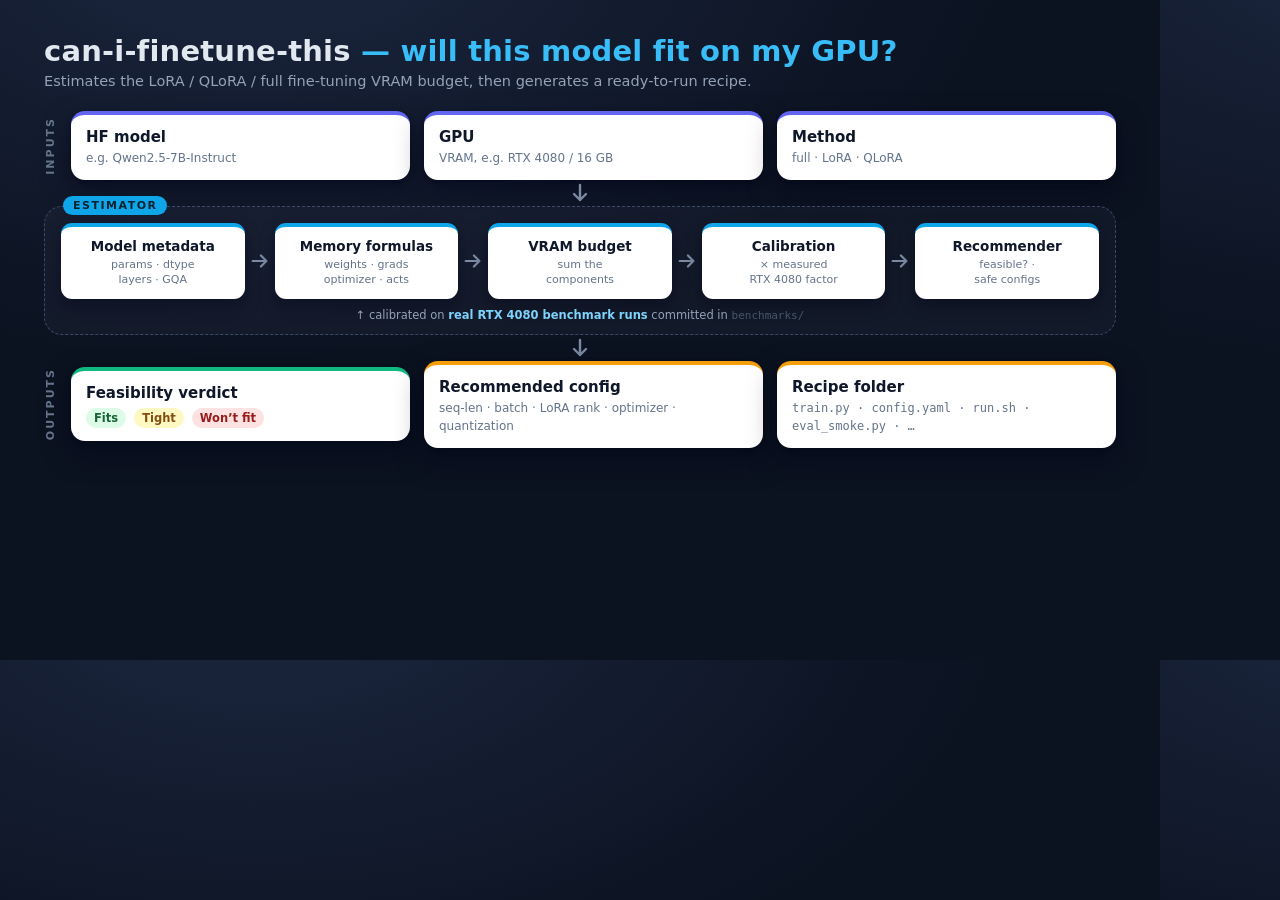
==== docs/architecture.html @ 99c6d820 "docs: redesign architecture diagram (clean HTML-rendered, source included)" ====
<!doctype html>
<html lang="en"><head><meta charset="utf-8"><style>
  :root{--bg:#0b1220;--card:#ffffff;--ink:#0f172a;--muted:#64748b;--line:#7c8aa5;
        --in:#6366f1;--est:#0ea5e9;--ok:#10b981;--rec:#f59e0b;}
  *{box-sizing:border-box;margin:0;padding:0}
  html,body{width:1160px;height:660px}
  body{font-family:"Segoe UI",system-ui,-apple-system,Roboto,Arial,sans-serif;
       background:radial-gradient(1300px 760px at 22% -12%,#1c2740 0%,var(--bg) 58%);
       color:#e2e8f0;padding:34px 44px 28px}
  h1{font-size:29px;font-weight:800;letter-spacing:.2px}
  h1 .q{color:#38bdf8}
  .sub{color:#94a3b8;font-size:14.5px;margin-top:5px;margin-bottom:22px}
  .band{display:flex;align-items:center;gap:14px;justify-content:center}
  .lbl{writing-mode:vertical-rl;transform:rotate(180deg);font-size:11px;font-weight:800;
       letter-spacing:2px;text-transform:uppercase;color:#64748b;flex:0 0 auto}
  .card{background:var(--card);color:var(--ink);border-radius:14px;padding:13px 15px;
        box-shadow:0 12px 28px rgba(2,6,23,.5),0 2px 5px rgba(2,6,23,.35);border-top:4px solid var(--in)}
  .card .t{font-size:15px;font-weight:700}
  .card .d{font-size:12px;color:var(--muted);margin-top:3px;line-height:1.5}
  .in .card{flex:1}
  .group{flex:1;border:1.5px dashed #3b4a66;border-radius:18px;padding:16px 16px 12px;position:relative;background:rgba(148,163,184,.05)}
  .group>.gt{position:absolute;top:-11px;left:18px;background:#0ea5e9;color:#04222f;font-size:11px;
             font-weight:800;letter-spacing:1.5px;text-transform:uppercase;padding:3px 10px;border-radius:999px}
  .chips{display:flex;align-items:stretch;gap:0}
  .chip{flex:1;background:#fff;color:var(--ink);border-radius:11px;padding:11px 11px;text-align:center;
        box-shadow:0 6px 16px rgba(2,6,23,.4);border-top:4px solid var(--est)}
  .chip .ct{font-size:13.5px;font-weight:700}
  .chip .cd{font-size:11px;color:var(--muted);margin-top:3px;line-height:1.4}
  .a{display:flex;align-items:center;justify-content:center;color:var(--line)}
  .a.h{width:30px;flex:0 0 30px}.a.h svg{width:22px;height:22px}
  .a.v{height:26px}.a.v svg{width:24px;height:24px}
  .cal{margin-top:9px;font-size:11.5px;color:#94a3b8;text-align:center}
  .cal b{color:#7dd3fc}
  .out .card{flex:1}
  .out .card.v{border-top-color:var(--ok)} .out .card.r{border-top-color:var(--rec)}
  .verd{display:flex;gap:8px;margin-top:6px;font-size:11.5px;font-weight:700}
  .verd span{padding:3px 8px;border-radius:999px}
  .vy{background:#dcfce7;color:#166534}.vm{background:#fef9c3;color:#854d0e}.vn{background:#fee2e2;color:#991b1b}
  .mono{font-family:"Cascadia Code",Consolas,monospace;font-size:11px;color:#475569}
</style></head>
<body>
  <h1>can&#8209;i&#8209;finetune&#8209;this <span class="q">&mdash; will this model fit on my GPU?</span></h1>
  <div class="sub">Estimates the LoRA / QLoRA / full fine&#8209;tuning VRAM budget, then generates a ready&#8209;to&#8209;run recipe.</div>

  <div class="band in">
    <div class="lbl">inputs</div>
    <div class="card" style="border-top-color:var(--in)"><div class="t">HF model</div><div class="d">e.g. Qwen2.5&#8209;7B&#8209;Instruct</div></div>
    <div class="card" style="border-top-color:var(--in)"><div class="t">GPU</div><div class="d">VRAM, e.g. RTX 4080 / 16 GB</div></div>
    <div class="card" style="border-top-color:var(--in)"><div class="t">Method</div><div class="d">full &middot; LoRA &middot; QLoRA</div></div>
  </div>

  <div class="a v"><svg viewBox="0 0 24 24" fill="none" stroke="currentColor" stroke-width="2.4" stroke-linecap="round" stroke-linejoin="round"><path d="M12 4v15M6 13l6 6 6-6"/></svg></div>

  <div class="band">
    <div class="group"><span class="gt">estimator</span>
      <div class="chips">
        <div class="chip"><div class="ct">Model metadata</div><div class="cd">params &middot; dtype<br>layers &middot; GQA</div></div>
        <div class="a h"><svg viewBox="0 0 24 24" fill="none" stroke="currentColor" stroke-width="2.4" stroke-linecap="round" stroke-linejoin="round"><path d="M4 12h15M13 6l6 6-6 6"/></svg></div>
        <div class="chip"><div class="ct">Memory formulas</div><div class="cd">weights &middot; grads<br>optimizer &middot; acts</div></div>
        <div class="a h"><svg viewBox="0 0 24 24" fill="none" stroke="currentColor" stroke-width="2.4" stroke-linecap="round" stroke-linejoin="round"><path d="M4 12h15M13 6l6 6-6 6"/></svg></div>
        <div class="chip"><div class="ct">VRAM budget</div><div class="cd">sum the<br>components</div></div>
        <div class="a h"><svg viewBox="0 0 24 24" fill="none" stroke="currentColor" stroke-width="2.4" stroke-linecap="round" stroke-linejoin="round"><path d="M4 12h15M13 6l6 6-6 6"/></svg></div>
        <div class="chip"><div class="ct">Calibration</div><div class="cd">&times; measured<br>RTX 4080 factor</div></div>
        <div class="a h"><svg viewBox="0 0 24 24" fill="none" stroke="currentColor" stroke-width="2.4" stroke-linecap="round" stroke-linejoin="round"><path d="M4 12h15M13 6l6 6-6 6"/></svg></div>
        <div class="chip"><div class="ct">Recommender</div><div class="cd">feasible? &middot;<br>safe configs</div></div>
      </div>
      <div class="cal">&#8593; calibrated on <b>real RTX&nbsp;4080 benchmark runs</b> committed in <span class="mono">benchmarks/</span></div>
    </div>
  </div>

  <div class="a v"><svg viewBox="0 0 24 24" fill="none" stroke="currentColor" stroke-width="2.4" stroke-linecap="round" stroke-linejoin="round"><path d="M12 4v15M6 13l6 6 6-6"/></svg></div>

  <div class="band out">
    <div class="lbl">outputs</div>
    <div class="card v"><div class="t">Feasibility verdict</div>
      <div class="verd"><span class="vy">Fits</span><span class="vm">Tight</span><span class="vn">Won&rsquo;t fit</span></div></div>
    <div class="card r"><div class="t">Recommended config</div><div class="d">seq&#8209;len &middot; batch &middot; LoRA rank &middot; optimizer &middot; quantization</div></div>
    <div class="card r"><div class="t">Recipe folder</div><div class="d mono">train.py &middot; config.yaml &middot; run.sh &middot; eval_smoke.py &middot; &hellip;</div></div>
  </div>
</body></html>
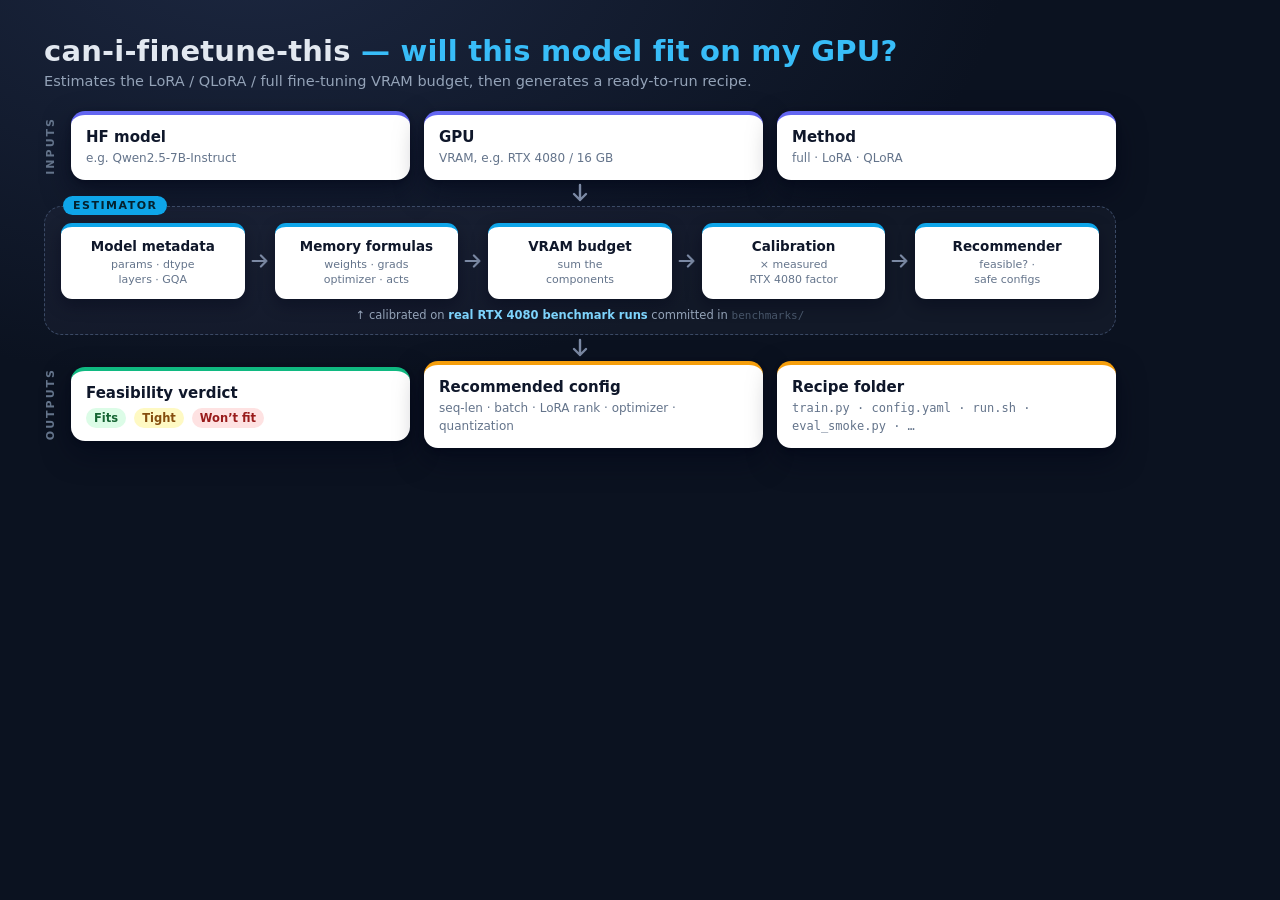
==== commit 58cf9ad4: "docs: trim empty space below the architecture diagram" ====
--- a/docs/architecture.html
+++ b/docs/architecture.html
@@ -3,10 +3,11 @@
   :root{--bg:#0b1220;--card:#ffffff;--ink:#0f172a;--muted:#64748b;--line:#7c8aa5;
         --in:#6366f1;--est:#0ea5e9;--ok:#10b981;--rec:#f59e0b;}
   *{box-sizing:border-box;margin:0;padding:0}
-  html,body{width:1160px;height:660px}
+  html{background:var(--bg)}
+  html,body{width:1160px}
   body{font-family:"Segoe UI",system-ui,-apple-system,Roboto,Arial,sans-serif;
        background:radial-gradient(1300px 760px at 22% -12%,#1c2740 0%,var(--bg) 58%);
-       color:#e2e8f0;padding:34px 44px 28px}
+       color:#e2e8f0;padding:34px 44px 30px}
   h1{font-size:29px;font-weight:800;letter-spacing:.2px}
   h1 .q{color:#38bdf8}
   .sub{color:#94a3b8;font-size:14.5px;margin-top:5px;margin-bottom:22px}
